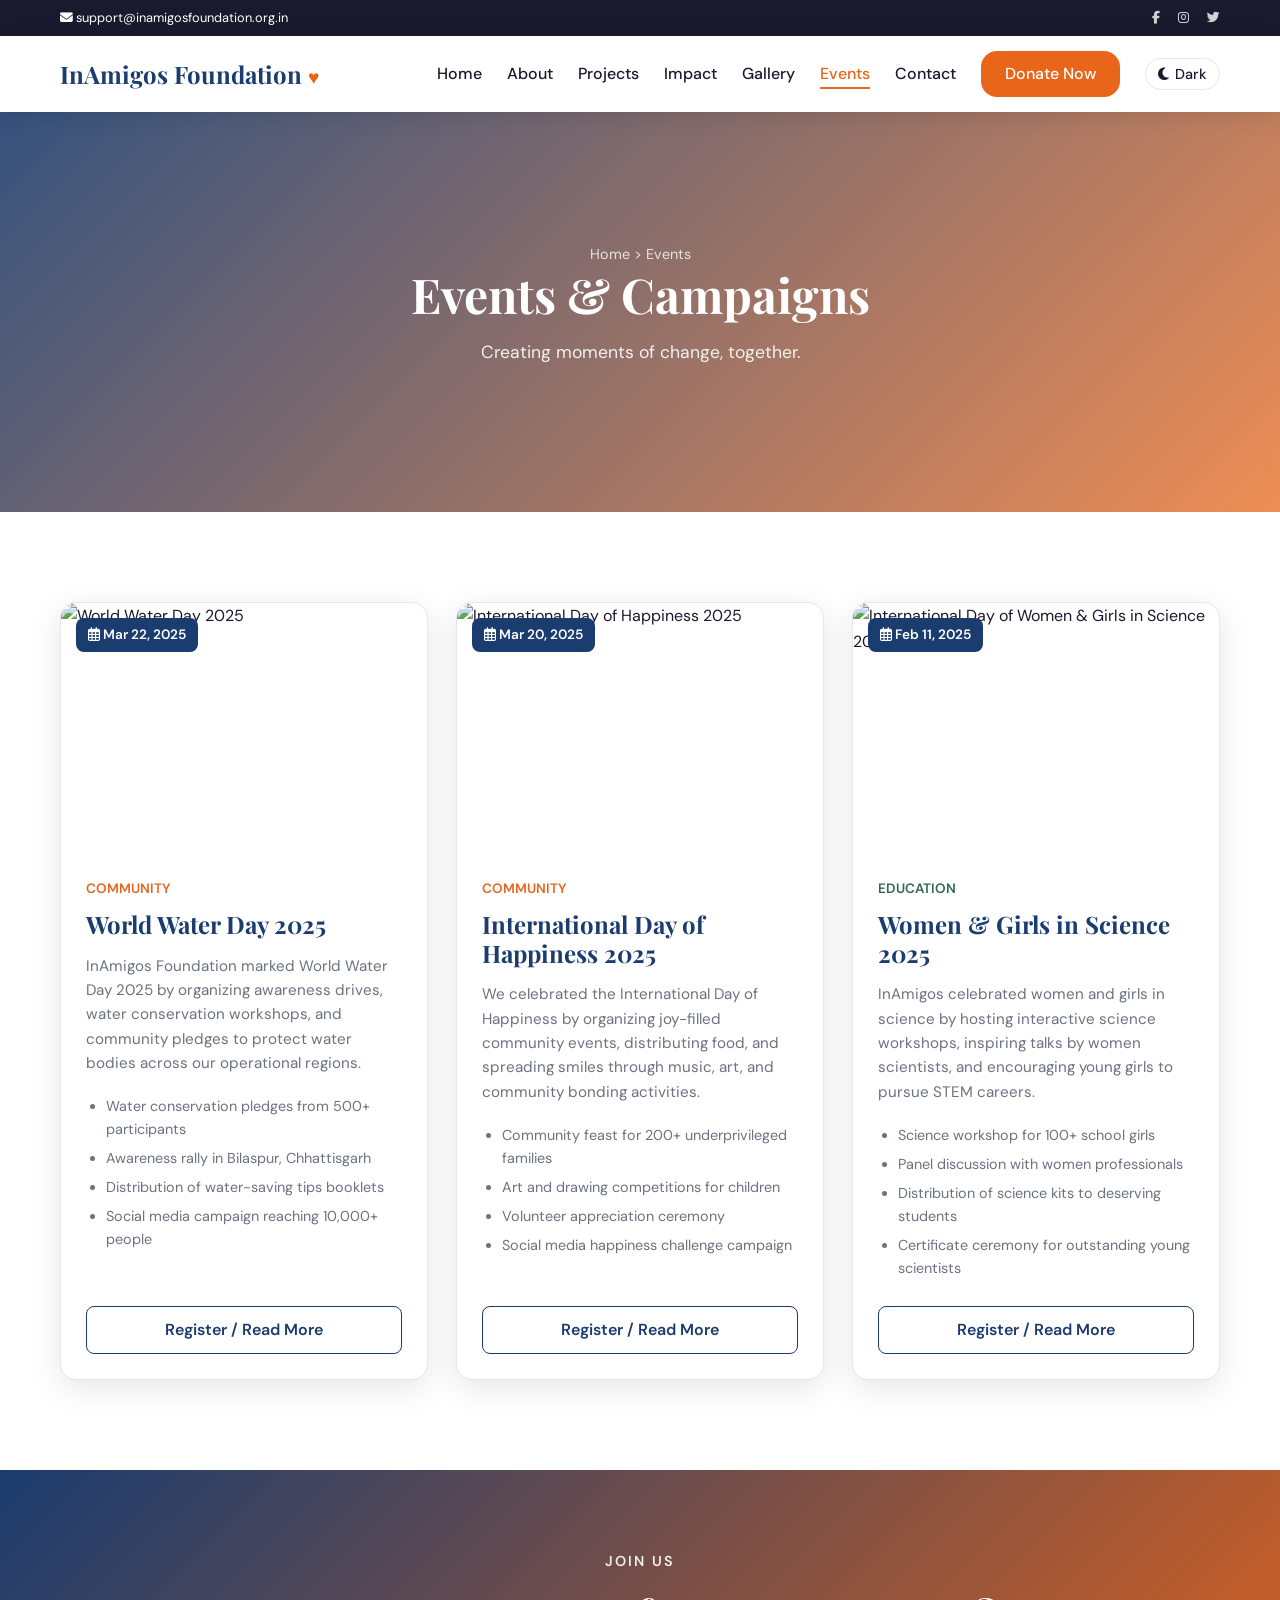
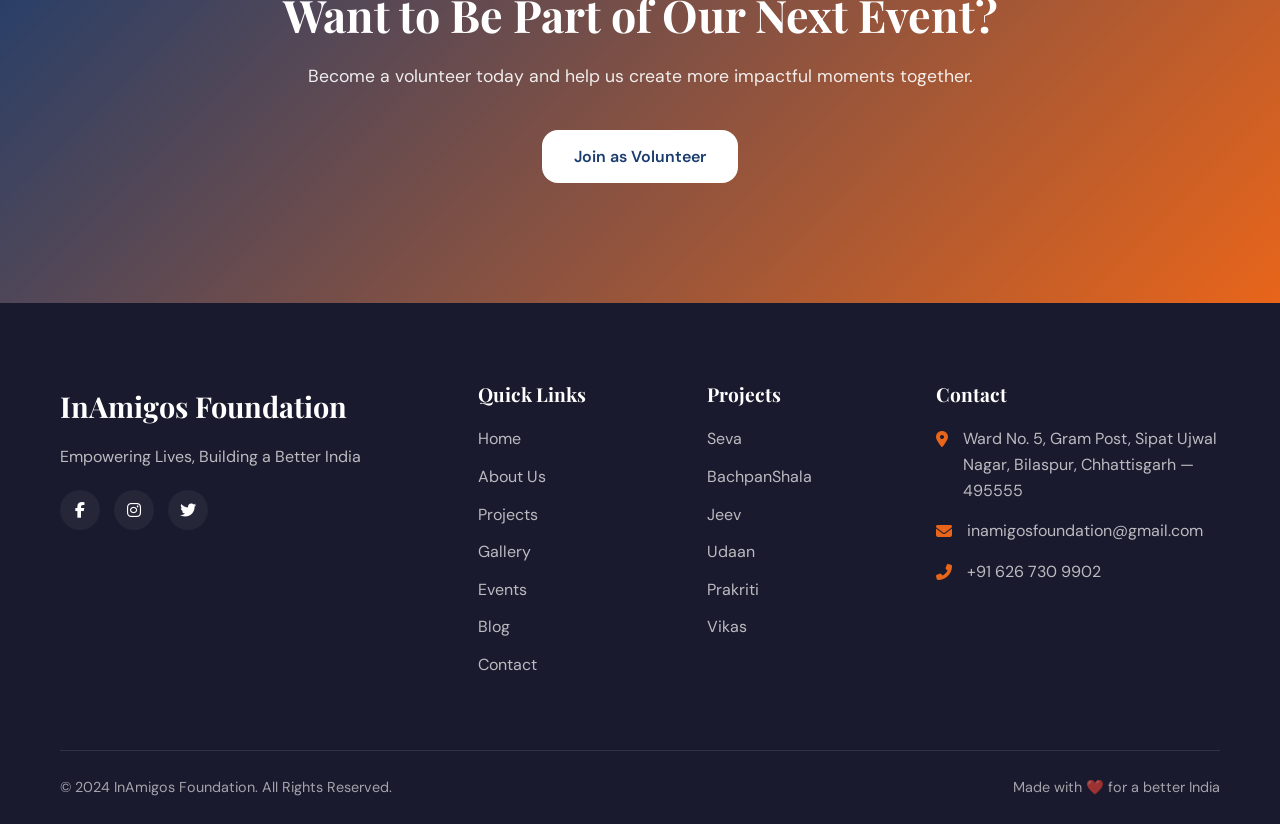
==== events.html @ e7ec9697 "Initial commit: InAmigos Foundation awareness webpage" ====
<!DOCTYPE html>
<html lang="en">
<head>
    <meta charset="UTF-8">
    <meta name="viewport" content="width=device-width, initial-scale=1.0">
    <title>Events & Campaigns | InAmigos Foundation</title>
    <!-- Google Fonts -->
    <link rel="preconnect" href="https://fonts.googleapis.com">
    <link rel="preconnect" href="https://fonts.gstatic.com" crossorigin>
    <link href="https://fonts.googleapis.com/css2?family=DM+Sans:opsz,wght@9..40,300;9..40,400;9..40,500;9..40,600&family=Playfair+Display:wght@700;900&display=swap" rel="stylesheet">
    <link rel="stylesheet" href="style.css">
    <!-- FontAwesome for icons -->
    <link rel="stylesheet" href="https://cdnjs.cloudflare.com/ajax/libs/font-awesome/6.4.0/css/all.min.css">
</head>
<body>
    <!-- 1. TOP ANNOUNCEMENT BAR -->
    <div class="top-bar">
        <div class="top-bar-container">
            <div class="top-email">
                <i class="fas fa-envelope"></i> support@inamigosfoundation.org.in
            </div>
            <div class="top-socials">
                <a href="#"><i class="fab fa-facebook-f"></i></a>
                <a href="#"><i class="fab fa-instagram"></i></a>
                <a href="#"><i class="fab fa-twitter"></i></a>
            </div>
        </div>
    </div>

    <!-- 2. STICKY NAVIGATION BAR -->
    <header class="navbar">
        <div class="nav-container">
            <a href="index.html" class="logo">
                InAmigos Foundation <span class="heart">♥</span>
            </a>
            
            <input type="checkbox" id="nav-toggle" class="nav-toggle">
            <label for="nav-toggle" class="nav-toggle-label">
                <span></span>
            </label>

            <nav class="nav-menu">
                <ul>
                    <li><a href="index.html#home" class="nav-link">Home</a></li>
                    <li><a href="index.html#about" class="nav-link">About</a></li>
                    <li><a href="projects.html" class="nav-link">Projects</a></li>
                    <li><a href="index.html#impact" class="nav-link">Impact</a></li>
                    <li><a href="gallery.html" class="nav-link">Gallery</a></li>
                    <li><a href="events.html" class="nav-link active">Events</a></li>
                    <li><a href="index.html#contact" class="nav-link">Contact</a></li>
                    <li><a href="https://rzp.io/l/kWQ87HP" target="_blank" class="btn-donate">Donate Now</a></li>
                    <li>
                        <button id="theme-toggle" class="theme-toggle">
                            <i class="fas fa-moon"></i> <span class="theme-text">Dark</span>
                        </button>
                    </li>
                </ul>
            </nav>
        </div>
    </header>

    <!-- PAGE HERO -->
    <section class="page-hero">
        <div class="hero-content">
            <div class="breadcrumb">Home > Events</div>
            <h1>Events & Campaigns</h1>
            <p class="subtitle">Creating moments of change, together.</p>
        </div>
    </section>

    <!-- EVENTS SECTION -->
    <section class="events">
        <div class="container">
            <div class="events-grid">
                
                <!-- EVENT 1 -->
                <div class="event-card">
                    <div class="event-image">
                        <img src="https://images.unsplash.com/photo-1541252260730-0412e8e2108e?w=800" alt="World Water Day 2025" loading="lazy">
                        <div class="date-badge"><i class="far fa-calendar-alt"></i> Mar 22, 2025</div>
                    </div>
                    <div class="event-info">
                        <span class="category-tag">Community</span>
                        <h2>World Water Day 2025</h2>
                        <p>InAmigos Foundation marked World Water Day 2025 by organizing awareness drives, water conservation workshops, and community pledges to protect water bodies across our operational regions.</p>
                        
                        <ul class="event-highlights">
                            <li>Water conservation pledges from 500+ participants</li>
                            <li>Awareness rally in Bilaspur, Chhattisgarh</li>
                            <li>Distribution of water-saving tips booklets</li>
                            <li>Social media campaign reaching 10,000+ people</li>
                        </ul>
                        
                        <a href="https://forms.gle/AB4c1hLaDDmtrKGU7" target="_blank" class="read-more">Register / Read More</a>
                    </div>
                </div>

                <!-- EVENT 2 -->
                <div class="event-card">
                    <div class="event-image">
                        <img src="https://images.unsplash.com/photo-1531844251246-9a1bfaae09fc?w=800" alt="International Day of Happiness 2025" loading="lazy">
                        <div class="date-badge"><i class="far fa-calendar-alt"></i> Mar 20, 2025</div>
                    </div>
                    <div class="event-info">
                        <span class="category-tag">Community</span>
                        <h2>International Day of Happiness 2025</h2>
                        <p>We celebrated the International Day of Happiness by organizing joy-filled community events, distributing food, and spreading smiles through music, art, and community bonding activities.</p>
                        
                        <ul class="event-highlights">
                            <li>Community feast for 200+ underprivileged families</li>
                            <li>Art and drawing competitions for children</li>
                            <li>Volunteer appreciation ceremony</li>
                            <li>Social media happiness challenge campaign</li>
                        </ul>
                        
                        <a href="https://forms.gle/AB4c1hLaDDmtrKGU7" target="_blank" class="read-more">Register / Read More</a>
                    </div>
                </div>

                <!-- EVENT 3 -->
                <div class="event-card">
                    <div class="event-image">
                        <img src="https://images.unsplash.com/photo-1567168544813-cc03465b4fa8?w=800" alt="International Day of Women & Girls in Science 2025" loading="lazy">
                        <div class="date-badge"><i class="far fa-calendar-alt"></i> Feb 11, 2025</div>
                    </div>
                    <div class="event-info">
                        <span class="category-tag green">Education</span>
                        <h2>Women & Girls in Science 2025</h2>
                        <p>InAmigos celebrated women and girls in science by hosting interactive science workshops, inspiring talks by women scientists, and encouraging young girls to pursue STEM careers.</p>
                        
                        <ul class="event-highlights">
                            <li>Science workshop for 100+ school girls</li>
                            <li>Panel discussion with women professionals</li>
                            <li>Distribution of science kits to deserving students</li>
                            <li>Certificate ceremony for outstanding young scientists</li>
                        </ul>
                        
                        <a href="https://forms.gle/AB4c1hLaDDmtrKGU7" target="_blank" class="read-more">Register / Read More</a>
                    </div>
                </div>

            </div>
        </div>
    </section>

    <!-- BOTTOM CTA -->
    <section class="cta-section">
        <div class="container cta-container">
            <span class="cta-label">JOIN US</span>
            <h2>Want to Be Part of Our Next Event?</h2>
            <p>Become a volunteer today and help us create more impactful moments together.</p>
            <div class="cta-buttons">
                <a href="https://forms.gle/AB4c1hLaDDmtrKGU7" target="_blank" class="btn-cta-primary">Join as Volunteer</a>
            </div>
        </div>
    </section>

    <!-- 10. FOOTER -->
    <footer id="contact" class="footer">
        <div class="container">
            <div class="footer-grid">
                <!-- Col 1 -->
                <div class="footer-col brand">
                    <a href="index.html" class="footer-logo">InAmigos Foundation</a>
                    <p class="tagline">Empowering Lives, Building a Better India</p>
                    <div class="footer-socials">
                        <a href="#"><i class="fab fa-facebook-f"></i></a>
                        <a href="#"><i class="fab fa-instagram"></i></a>
                        <a href="#"><i class="fab fa-twitter"></i></a>
                    </div>
                </div>
                <!-- Col 2 -->
                <div class="footer-col links">
                    <h3>Quick Links</h3>
                    <ul>
                        <li><a href="index.html#home">Home</a></li>
                        <li><a href="index.html#about">About Us</a></li>
                        <li><a href="projects.html">Projects</a></li>
                        <li><a href="gallery.html">Gallery</a></li>
                        <li><a href="events.html">Events</a></li>
                        <li><a href="#">Blog</a></li>
                        <li><a href="index.html#contact">Contact</a></li>
                    </ul>
                </div>
                <!-- Col 3 -->
                <div class="footer-col links">
                    <h3>Projects</h3>
                    <ul>
                        <li><a href="projects.html">Seva</a></li>
                        <li><a href="projects.html">BachpanShala</a></li>
                        <li><a href="projects.html">Jeev</a></li>
                        <li><a href="projects.html">Udaan</a></li>
                        <li><a href="projects.html">Prakriti</a></li>
                        <li><a href="projects.html">Vikas</a></li>
                    </ul>
                </div>
                <!-- Col 4 -->
                <div class="footer-col contact">
                    <h3>Contact</h3>
                    <ul>
                        <li><i class="fas fa-map-marker-alt"></i> Ward No. 5, Gram Post, Sipat Ujwal Nagar, Bilaspur, Chhattisgarh — 495555</li>
                        <li><i class="fas fa-envelope"></i> <a href="mailto:inamigosfoundation@gmail.com">inamigosfoundation@gmail.com</a></li>
                        <li><i class="fas fa-phone-alt"></i> <a href="tel:+916267309902">+91 626 730 9902</a></li>
                    </ul>
                </div>
            </div>
            
            <div class="footer-bottom">
                <div class="copyright">&copy; 2024 InAmigos Foundation. All Rights Reserved.</div>
                <div class="made-with">Made with ❤️ for a better India</div>
            </div>
        </div>
    </footer>

    <script>
        // Dark mode toggle logic
        const themeToggleBtn = document.getElementById('theme-toggle');
        const themeToggleText = themeToggleBtn.querySelector('.theme-text');
        const body = document.body;

        function enableDarkMode() {
            body.classList.add('dark-mode');
            themeToggleText.textContent = 'Light';
            themeToggleBtn.querySelector('i').classList.replace('fa-moon', 'fa-sun');
            localStorage.setItem('theme', 'dark');
        }

        function disableDarkMode() {
            body.classList.remove('dark-mode');
            themeToggleText.textContent = 'Dark';
            themeToggleBtn.querySelector('i').classList.replace('fa-sun', 'fa-moon');
            localStorage.setItem('theme', 'light');
        }

        // Check saved preference
        const savedTheme = localStorage.getItem('theme');
        if (savedTheme === 'dark') {
            enableDarkMode();
        }

        themeToggleBtn.addEventListener('click', () => {
            if (body.classList.contains('dark-mode')) {
                disableDarkMode();
            } else {
                enableDarkMode();
            }
        });
    </script>
</body>
</html>
---- style.css ----
/* ==========================================================================
   CSS VARIABLES & RESET
   ========================================================================== */
:root {
    /* Theme Variables - Light Mode Default */
    --bg-primary:     #FDF6EC;
    --bg-secondary:   #FFFFFF;
    --bg-card:        #FFFFFF;
    --text-primary:   #1A1A2E;
    --text-secondary: #6B7280;
    --text-heading:   #1A3C6E;
    --border-color:   #E5E7EB;
    --nav-bg:         #FFFFFF;
    --nav-text:       #1A1A2E;
    --footer-bg:      #1A1A2E;
    --footer-text:    #FFFFFF;
    --shadow:         rgba(0,0,0,0.10);
    --section-alt:    #F3F4F6;

    /* Accent Colors */
    --primary: #1A3C6E;
    --accent: #E8651A;
    --green: #2D6A4F;
    --gold: #F4A634;

    /* Gradients */
    --gradient-hero: linear-gradient(135deg, rgba(26,60,110,0.88) 0%, rgba(232,101,26,0.72) 100%);
    --gradient-cta: linear-gradient(135deg, #1A3C6E 0%, #E8651A 100%);

    /* Typography */
    --font-heading: 'Playfair Display', serif;
    --font-body: 'DM Sans', sans-serif;

    /* Design Rules */
    --radius: 16px;
    --shadow-hover: 0 12px 40px rgba(0,0,0,0.15);
    --transition: 0.3s ease;
    --padding-section: 90px;
}

body.dark-mode {
    --bg-primary:     #0F0F1A;
    --bg-secondary:   #1A1A2E;
    --bg-card:        #1E1E32;
    --text-primary:   #E5E7EB;
    --text-secondary: #9CA3AF;
    --text-heading:   #93C5FD;
    --border-color:   #2D2D4A;
    --nav-bg:         #13132A;
    --nav-text:       #E5E7EB;
    --footer-bg:      #0A0A14;
    --footer-text:    #D1D5DB;
    --shadow:         rgba(0,0,0,0.40);
    --section-alt:    #16162A;
}

* {
    margin: 0;
    padding: 0;
    box-sizing: border-box;
}

html {
    scroll-behavior: smooth;
}

body {
    font-family: var(--font-body);
    color: var(--text-primary);
    background-color: var(--bg-primary);
    line-height: 1.6;
    overflow-x: hidden;
    transition: background-color var(--transition), color var(--transition);
}

img {
    max-width: 100%;
    height: auto;
    display: block;
}

a {
    text-decoration: none;
    color: inherit;
    transition: var(--transition);
}

ul {
    list-style: none;
}

h1, h2, h3, h4, h5, h6 {
    font-family: var(--font-heading);
    color: var(--text-heading);
    line-height: 1.2;
    transition: color var(--transition);
}

.container {
    max-width: 1200px;
    margin: 0 auto;
    padding: 0 20px;
}

/* Section Header */
.section-header {
    text-align: center;
    margin-bottom: 50px;
}

.section-header h2 {
    font-size: 2.5rem;
    margin-bottom: 10px;
}

.section-header p {
    color: var(--text-secondary);
    font-size: 1.1rem;
}

/* ==========================================================================
   1. TOP ANNOUNCEMENT BAR
   ========================================================================== */
.top-bar {
    background-color: var(--footer-bg);
    color: var(--footer-text);
    font-size: 0.8rem;
    padding: 8px 0;
    transition: background-color var(--transition);
}

.top-bar-container {
    max-width: 1200px;
    margin: 0 auto;
    padding: 0 20px;
    display: flex;
    justify-content: space-between;
    align-items: center;
}

.top-socials a {
    color: var(--footer-text);
    margin-left: 15px;
    opacity: 0.8;
}

.top-socials a:hover {
    opacity: 1;
    color: var(--accent);
}

/* ==========================================================================
   2. STICKY NAVIGATION BAR & DARK MODE TOGGLE
   ========================================================================== */
.navbar {
    background-color: var(--nav-bg);
    position: sticky;
    top: 0;
    z-index: 1000;
    box-shadow: 0 4px 20px var(--shadow);
    transition: background-color var(--transition);
}

.nav-container {
    max-width: 1200px;
    margin: 0 auto;
    padding: 15px 20px;
    display: flex;
    justify-content: space-between;
    align-items: center;
}

.logo {
    font-family: var(--font-heading);
    font-size: 1.5rem;
    font-weight: 700;
    color: var(--text-heading);
}

.heart {
    color: var(--accent);
    font-size: 1.2rem;
}

.nav-toggle, .nav-toggle-label {
    display: none;
}

.nav-menu ul {
    display: flex;
    align-items: center;
    gap: 25px;
}

.nav-menu a {
    font-weight: 500;
    color: var(--nav-text);
    position: relative;
    transition: color var(--transition);
}

.nav-menu a.active {
    color: var(--accent);
}

.nav-menu a:not(.btn-donate):not(.theme-toggle)::after {
    content: '';
    position: absolute;
    bottom: -5px;
    left: 0;
    width: 0;
    height: 2px;
    background-color: var(--accent);
    transition: var(--transition);
}

.nav-menu a:not(.btn-donate):not(.theme-toggle):hover::after,
.nav-menu a.active:not(.btn-donate):not(.theme-toggle)::after {
    width: 100%;
}

.nav-menu a:not(.theme-toggle):hover {
    color: var(--accent);
}

.btn-donate {
    background-color: var(--accent);
    color: #FFFFFF !important;
    padding: 10px 24px;
    border-radius: var(--radius);
    font-weight: 600;
    transition: var(--transition);
    display: inline-block;
}

.btn-donate:hover {
    background-color: #d15612;
    transform: translateY(-2px);
    box-shadow: 0 4px 15px rgba(232,101,26,0.3);
}

.theme-toggle {
    background: transparent;
    border: 1px solid var(--border-color);
    color: var(--nav-text);
    padding: 6px 12px;
    border-radius: 20px;
    cursor: pointer;
    font-size: 0.9rem;
    font-family: var(--font-body);
    font-weight: 500;
    display: flex;
    align-items: center;
    gap: 6px;
    transition: all var(--transition);
}
.theme-toggle:hover {
    background-color: var(--section-alt);
}

/* ==========================================================================
   3. HERO SECTION (HOME & SUBPAGES)
   ========================================================================== */
.hero {
    height: calc(100vh - 40px);
    min-height: 600px;
    background-image: var(--gradient-hero), url('https://images.unsplash.com/photo-1488521787991-ed7bbaae773c?w=1600');
    background-size: cover;
    background-position: center;
    display: flex;
    align-items: center;
    justify-content: center;
    text-align: center;
    color: #FFFFFF;
    padding: 0 20px;
}

.page-hero {
    height: 400px;
    min-height: auto;
    background: var(--gradient-hero);
    display: flex;
    align-items: center;
    justify-content: center;
    text-align: center;
    color: #FFFFFF;
    padding: 0 20px;
}

.page-hero h1 {
    font-size: 3rem;
    color: #FFFFFF;
    margin-bottom: 15px;
}
.page-hero .subtitle {
    font-size: 1.1rem;
    opacity: 0.9;
    margin-bottom: 15px;
}
.breadcrumb {
    font-size: 0.9rem;
    opacity: 0.8;
}

.hero-content {
    max-width: 800px;
    display: flex;
    flex-direction: column;
    align-items: center;
}

.badge {
    background-color: rgba(255,255,255,0.2);
    padding: 6px 16px;
    border-radius: 30px;
    font-size: 0.9rem;
    font-weight: 500;
    margin-bottom: 25px;
    backdrop-filter: blur(5px);
    border: 1px solid rgba(255,255,255,0.3);
}

.hero h1 {
    font-size: 4rem;
    color: #FFFFFF;
    margin-bottom: 20px;
}

.hero .subtitle {
    font-size: 1.1rem;
    font-weight: 300;
    margin-bottom: 40px;
    opacity: 0.9;
    max-width: 700px;
}

.hero-buttons {
    display: flex;
    gap: 20px;
    margin-bottom: 50px;
}

.btn-primary, .btn-outline {
    padding: 14px 32px;
    border-radius: var(--radius);
    font-weight: 600;
    font-size: 1rem;
    display: inline-block;
    transition: var(--transition);
}

.btn-primary {
    background-color: var(--accent);
    color: #FFFFFF;
    border: 2px solid var(--accent);
}

.btn-primary:hover {
    transform: translateY(-3px);
    box-shadow: 0 10px 25px rgba(232,101,26,0.4);
}

.btn-outline {
    background-color: transparent;
    color: #FFFFFF;
    border: 2px solid #FFFFFF;
}

.btn-outline:hover {
    transform: translateY(-3px);
    background-color: rgba(255,255,255,0.1);
    box-shadow: 0 10px 25px rgba(0,0,0,0.2);
}

.hero-stats {
    display: flex;
    gap: 15px;
    flex-wrap: wrap;
    justify-content: center;
}

.stat-pill {
    background-color: rgba(0,0,0,0.3);
    padding: 8px 20px;
    border-radius: 30px;
    font-weight: 500;
    backdrop-filter: blur(5px);
    border: 1px solid rgba(255,255,255,0.1);
}

/* ==========================================================================
   4. ABOUT SECTION
   ========================================================================== */
.about {
    padding: var(--padding-section) 0;
    background-color: var(--bg-secondary);
    transition: background-color var(--transition);
}

.about-container {
    display: flex;
    align-items: center;
    gap: 50px;
}

.about-image {
    flex: 1;
}

.about-image img {
    border-radius: var(--radius);
    box-shadow: 0 8px 32px var(--shadow);
    object-fit: cover;
    width: 100%;
    height: 100%;
    max-height: 600px;
}

.about-content {
    flex: 1;
}

.section-label {
    color: var(--accent);
    font-weight: 600;
    font-size: 0.9rem;
    letter-spacing: 1px;
    margin-bottom: 10px;
    display: block;
}

.about-content h2 {
    font-size: 2.5rem;
    margin-bottom: 20px;
}

.about-content p {
    color: var(--text-secondary);
    margin-bottom: 25px;
}

.mission-box, .vision-box {
    background-color: var(--bg-primary);
    padding: 20px;
    border-radius: var(--radius);
    margin-bottom: 15px;
    border-left: 4px solid var(--accent);
    transition: background-color var(--transition);
}

.vision-box {
    border-left-color: var(--primary);
}

.focus-areas {
    display: flex;
    flex-wrap: wrap;
    gap: 10px;
    margin: 25px 0;
}

.focus-pill {
    background-color: var(--section-alt);
    color: var(--text-heading);
    padding: 8px 16px;
    border-radius: 30px;
    font-weight: 500;
    font-size: 0.9rem;
    border: 1px solid var(--border-color);
}

.credentials {
    display: flex;
    flex-wrap: wrap;
    gap: 15px;
}

.cred-badge {
    font-size: 0.8rem;
    color: var(--text-secondary);
    font-weight: 600;
    text-transform: uppercase;
    border-bottom: 1px solid var(--border-color);
    padding-bottom: 2px;
}

/* ==========================================================================
   5. PROJECTS DETAIL SECTION (projects.html)
   ========================================================================== */
.projects {
    padding: var(--padding-section) 0;
    background-color: var(--bg-primary);
}

.projects-grid {
    display: grid;
    grid-template-columns: repeat(3, 1fr);
    gap: 28px;
}

.project-card {
    background-color: var(--bg-card);
    border-radius: var(--radius);
    box-shadow: 0 8px 32px var(--shadow);
    overflow: hidden;
    transition: var(--transition);
    border-top: 4px solid var(--card-color);
    display: flex;
    flex-direction: column;
}

.project-card:hover {
    transform: translateY(-10px);
    box-shadow: var(--shadow-hover);
}

.project-card img {
    height: 300px;
    width: 100%;
    object-fit: cover;
}

.project-info {
    padding: 25px;
    flex: 1;
    display: flex;
    flex-direction: column;
}

.project-badge {
    display: inline-block;
    padding: 4px 12px;
    background-color: var(--section-alt);
    color: var(--text-secondary);
    font-size: 0.8rem;
    font-weight: 600;
    border-radius: 20px;
    margin-bottom: 15px;
    align-self: flex-start;
}

.project-info h2 {
    font-size: 1.6rem;
    margin-bottom: 15px;
    color: var(--card-color);
}

.project-desc {
    color: var(--text-secondary);
    font-size: 0.95rem;
    margin-bottom: 20px;
}

.project-activities {
    padding-left: 20px;
    margin-bottom: 20px;
    color: var(--text-secondary);
    font-size: 0.9rem;
}
.project-activities li {
    margin-bottom: 6px;
    list-style-type: disc;
}

.project-impact {
    font-weight: 600;
    color: var(--card-color);
    margin-bottom: 20px;
}

.sdg-tags {
    display: flex;
    gap: 8px;
    flex-wrap: wrap;
    margin-bottom: 20px;
    margin-top: auto;
}

.sdg-tag {
    font-size: 0.75rem;
    font-weight: 600;
    background-color: var(--bg-primary);
    border: 1px solid var(--border-color);
    padding: 4px 10px;
    border-radius: 4px;
    color: var(--text-secondary);
}

.support-btn {
    display: block;
    text-align: center;
    background-color: var(--card-color);
    color: #FFFFFF !important;
    padding: 12px;
    border-radius: 8px;
    font-weight: 600;
    margin-top: auto;
    transition: opacity var(--transition);
}
.support-btn:hover {
    opacity: 0.9;
}

/* ==========================================================================
   6. SOCIAL IMPACT SECTION
   ========================================================================== */
.impact {
    background: radial-gradient(circle at center, var(--bg-card) 0%, var(--bg-primary) 100%);
    padding: var(--padding-section) 0;
    text-align: center;
}

.section-label-gold {
    color: var(--gold);
    font-weight: 600;
    font-size: 0.9rem;
    letter-spacing: 2px;
    margin-bottom: 10px;
    display: block;
}

.impact h2 {
    color: var(--text-heading);
    font-size: 2.5rem;
    margin-bottom: 50px;
}

.impact-stats {
    display: flex;
    justify-content: center;
    gap: 20px;
    flex-wrap: wrap;
    margin-bottom: 40px;
}

.stat-card {
    background-color: var(--bg-card);
    border: 1px solid var(--border-color);
    border-radius: var(--radius);
    padding: 30px 20px;
    flex: 1;
    min-width: 180px;
    transition: var(--transition);
    box-shadow: 0 4px 20px var(--shadow);
}

.stat-card:hover {
    box-shadow: 0 10px 30px rgba(244,166,52,0.2);
    transform: translateY(-5px);
}

.stat-icon {
    font-size: 2.5rem;
    margin-bottom: 15px;
}

.stat-number {
    font-size: 3rem;
    font-family: var(--font-heading);
    font-weight: 700;
    color: var(--gold);
    line-height: 1;
    margin-bottom: 10px;
}

.stat-label {
    color: var(--text-primary);
    font-size: 1rem;
    font-weight: 500;
}

.impact-footer {
    color: var(--text-secondary);
    font-size: 0.9rem;
}

/* ==========================================================================
   7. EVENTS SECTION (events.html)
   ========================================================================== */
.events {
    padding: var(--padding-section) 0;
    background-color: var(--bg-secondary);
}

.events-grid {
    display: grid;
    grid-template-columns: repeat(3, 1fr);
    gap: 28px;
}

.event-card {
    background-color: var(--bg-card);
    border-radius: var(--radius);
    overflow: hidden;
    box-shadow: 0 8px 32px var(--shadow);
    transition: var(--transition);
    border: 1px solid var(--border-color);
    display: flex;
    flex-direction: column;
}

.event-card:hover {
    transform: translateY(-8px);
    box-shadow: var(--shadow-hover);
}

.event-image {
    position: relative;
    height: 250px;
}

.event-image img {
    width: 100%;
    height: 100%;
    object-fit: cover;
}

.date-badge {
    position: absolute;
    top: 15px;
    left: 15px;
    background-color: var(--primary);
    color: #FFFFFF;
    padding: 6px 12px;
    border-radius: 8px;
    font-weight: 600;
    font-size: 0.85rem;
}

.event-info {
    padding: 25px;
    flex: 1;
    display: flex;
    flex-direction: column;
}

.category-tag {
    color: var(--accent);
    font-weight: 600;
    font-size: 0.85rem;
    text-transform: uppercase;
    margin-bottom: 10px;
    display: inline-block;
}
.category-tag.green {
    color: var(--green);
}

.event-info h2 {
    font-size: 1.5rem;
    margin-bottom: 15px;
}

.event-info p {
    color: var(--text-secondary);
    font-size: 0.95rem;
    margin-bottom: 20px;
}

.event-highlights {
    padding-left: 20px;
    margin-bottom: 20px;
    color: var(--text-secondary);
    font-size: 0.9rem;
}
.event-highlights li {
    margin-bottom: 6px;
    list-style-type: disc;
}

.read-more {
    color: var(--primary);
    font-weight: 600;
    display: inline-block;
    margin-top: auto;
    border: 1px solid var(--primary);
    text-align: center;
    padding: 10px;
    border-radius: 8px;
    transition: var(--transition);
}

.read-more:hover {
    background-color: var(--primary);
    color: #FFFFFF;
}

/* ==========================================================================
   8. GALLERY SECTION (gallery.html)
   ========================================================================== */
.gallery {
    padding: var(--padding-section) 0;
    background-color: var(--bg-primary);
    text-align: center;
}

.gallery-controls {
    display: flex;
    justify-content: center;
    gap: 15px;
    margin-bottom: 40px;
}
.gallery-controls button {
    padding: 10px 20px;
    background-color: var(--bg-card);
    border: 1px solid var(--border-color);
    color: var(--text-primary);
    border-radius: 8px;
    cursor: pointer;
    font-weight: 600;
    transition: var(--transition);
}
.gallery-controls button.active {
    background-color: var(--primary);
    color: #FFFFFF;
    border-color: var(--primary);
}

/* Spin View */
.spin-container {
    perspective: 1200px;
    width: 100%;
    height: 400px;
    display: flex;
    align-items: center;
    justify-content: center;
    margin-bottom: 20px;
    overflow: hidden;
    position: relative;
}
.spin-wheel {
    width: 280px;
    height: 200px;
    transform-style: preserve-3d;
    transition: transform 1s ease;
    /* animation added via JS or CSS class */
}
.spin-item {
    position: absolute;
    width: 280px;
    height: 200px;
    border-radius: var(--radius);
    overflow: hidden;
    box-shadow: 0 20px 60px rgba(0,0,0,0.4);
    /* Transform applied inline via JS */
}
.spin-item img {
    width: 100%;
    height: 100%;
    object-fit: cover;
}

.spin-actions {
    display: flex;
    justify-content: center;
    gap: 20px;
    margin-bottom: 20px;
}
.spin-actions button {
    background-color: var(--section-alt);
    border: none;
    padding: 8px 16px;
    border-radius: 8px;
    cursor: pointer;
    font-weight: 600;
    color: var(--text-primary);
}
.spin-actions button:hover {
    background-color: var(--border-color);
}

.spin-caption {
    font-size: 1.2rem;
    font-weight: 600;
    color: var(--text-primary);
    min-height: 30px;
}

/* Grid View */
.grid-container {
    display: none;
}
.grid-container.active {
    display: block;
}
.gallery-grid {
    display: grid;
    grid-template-columns: repeat(4, 1fr);
    gap: 15px;
}
.gallery-grid-item {
    position: relative;
    border-radius: 12px;
    overflow: hidden;
    cursor: pointer;
    height: 240px;
}
.gallery-grid-item img {
    width: 100%;
    height: 100%;
    object-fit: cover;
    transition: transform 0.5s ease;
}
.gallery-overlay {
    position: absolute;
    top: 0;
    left: 0;
    width: 100%;
    height: 100%;
    background-color: rgba(26,60,110,0.7);
    display: flex;
    align-items: center;
    justify-content: center;
    opacity: 0;
    transition: var(--transition);
}
.gallery-overlay span {
    color: #FFFFFF;
    font-size: 1.1rem;
    font-weight: 500;
    transform: translateY(20px);
    transition: var(--transition);
    text-align: center;
    padding: 0 10px;
}
.gallery-grid-item:hover img {
    transform: scale(1.08);
}
.gallery-grid-item:hover .gallery-overlay {
    opacity: 1;
}
.gallery-grid-item:hover .gallery-overlay span {
    transform: translateY(0);
}

/* Lightbox */
.lightbox {
    position: fixed;
    top: 0;
    left: 0;
    width: 100%;
    height: 100%;
    background-color: rgba(0,0,0,0.9);
    z-index: 2000;
    display: flex;
    align-items: center;
    justify-content: center;
    opacity: 0;
    pointer-events: none;
    transition: opacity 0.3s ease;
}
.lightbox.active {
    opacity: 1;
    pointer-events: all;
}
.lightbox-content {
    position: relative;
    max-width: 90%;
    max-height: 90%;
    text-align: center;
}
.lightbox-img {
    max-width: 100%;
    max-height: 80vh;
    border-radius: 8px;
    box-shadow: 0 10px 40px rgba(0,0,0,0.5);
}
.lightbox-caption {
    color: #FFFFFF;
    margin-top: 15px;
    font-size: 1.2rem;
}
.lightbox-close {
    position: absolute;
    top: 20px;
    right: 30px;
    color: #FFFFFF;
    font-size: 2rem;
    cursor: pointer;
    z-index: 2001;
}
.lightbox-prev, .lightbox-next {
    position: absolute;
    top: 50%;
    transform: translateY(-50%);
    color: #FFFFFF;
    font-size: 2rem;
    cursor: pointer;
    z-index: 2001;
    background: rgba(255,255,255,0.1);
    width: 50px;
    height: 50px;
    display: flex;
    align-items: center;
    justify-content: center;
    border-radius: 50%;
    transition: var(--transition);
}
.lightbox-prev:hover, .lightbox-next:hover {
    background: rgba(255,255,255,0.3);
}
.lightbox-prev { left: 20px; }
.lightbox-next { right: 20px; }

/* ==========================================================================
   9. CALL TO ACTION SECTION
   ========================================================================== */
.cta-section {
    background: var(--gradient-cta);
    padding: 80px 0;
    text-align: center;
    color: #FFFFFF;
}

.cta-container {
    max-width: 800px;
}

.cta-label {
    color: #FFFFFF;
    font-weight: 600;
    font-size: 0.9rem;
    letter-spacing: 2px;
    margin-bottom: 15px;
    display: block;
    opacity: 0.9;
}

.cta-section h2 {
    color: #FFFFFF;
    font-size: 2.8rem;
    margin-bottom: 20px;
}

.cta-section p {
    font-size: 1.1rem;
    margin-bottom: 40px;
    opacity: 0.9;
}

.cta-buttons {
    display: flex;
    gap: 20px;
    justify-content: center;
    margin-bottom: 40px;
}

.btn-cta-primary, .btn-cta-outline {
    padding: 14px 32px;
    border-radius: var(--radius);
    font-weight: 600;
    font-size: 1rem;
    transition: var(--transition);
}

.btn-cta-primary {
    background-color: #FFFFFF;
    color: var(--primary);
}

.btn-cta-primary:hover {
    transform: translateY(-3px);
    box-shadow: 0 10px 25px rgba(0,0,0,0.2);
}

.btn-cta-outline {
    background-color: transparent;
    border: 2px solid #FFFFFF;
    color: #FFFFFF;
}

.btn-cta-outline:hover {
    background-color: rgba(255,255,255,0.1);
    transform: translateY(-3px);
}

.trust-icons {
    display: flex;
    justify-content: center;
    gap: 20px;
    flex-wrap: wrap;
    font-size: 0.9rem;
    opacity: 0.8;
}

/* ==========================================================================
   10. FOOTER
   ========================================================================== */
.footer {
    background-color: var(--footer-bg);
    color: var(--footer-text);
    padding-top: 80px;
    transition: background-color var(--transition);
}

.footer-grid {
    display: grid;
    grid-template-columns: 2fr 1fr 1fr 1.5fr;
    gap: 40px;
    margin-bottom: 60px;
}

.footer-logo {
    font-family: var(--font-heading);
    font-size: 1.8rem;
    font-weight: 700;
    color: var(--footer-text);
    margin-bottom: 15px;
    display: inline-block;
}

.tagline {
    color: rgba(255,255,255,0.7);
    margin-bottom: 20px;
}

.footer-socials a {
    display: inline-flex;
    align-items: center;
    justify-content: center;
    width: 40px;
    height: 40px;
    background-color: rgba(255,255,255,0.05);
    border-radius: 50%;
    margin-right: 10px;
    color: var(--footer-text);
    transition: var(--transition);
}

.footer-socials a:hover {
    background-color: var(--accent);
    transform: translateY(-3px);
}

.footer-col h3 {
    color: var(--footer-text);
    font-size: 1.2rem;
    margin-bottom: 20px;
}

.footer-col ul li {
    margin-bottom: 12px;
}

.footer-col ul li a {
    color: rgba(255,255,255,0.7);
}

.footer-col ul li a:hover {
    color: var(--accent);
    padding-left: 5px;
}

.contact ul li {
    display: flex;
    gap: 15px;
    color: rgba(255,255,255,0.7);
    margin-bottom: 15px;
}

.contact ul li i {
    color: var(--accent);
    margin-top: 5px;
}

.footer-bottom {
    border-top: 1px solid rgba(255,255,255,0.1);
    padding: 25px 0;
    display: flex;
    justify-content: space-between;
    color: rgba(255,255,255,0.6);
    font-size: 0.9rem;
}

/* ==========================================================================
   RESPONSIVE DESIGN (Max 1024px)
   ========================================================================== */
@media (max-width: 1024px) {
    .projects-grid, .events-grid {
        grid-template-columns: repeat(2, 1fr);
    }
    .gallery-grid {
        grid-template-columns: repeat(2, 1fr);
    }
}

/* ==========================================================================
   RESPONSIVE DESIGN (Max 768px)
   ========================================================================== */
@media (max-width: 768px) {
    :root {
        --padding-section: 60px;
    }

    /* Top Bar */
    .top-bar-container {
        flex-direction: column;
        gap: 10px;
    }

    /* Navbar Hamburger */
    .nav-toggle-label {
        display: block;
        cursor: pointer;
        padding: 10px;
    }

    .nav-toggle-label span,
    .nav-toggle-label span::before,
    .nav-toggle-label span::after {
        display: block;
        background: var(--nav-text);
        height: 2px;
        width: 25px;
        position: relative;
        transition: var(--transition);
    }

    .nav-toggle-label span::before,
    .nav-toggle-label span::after {
        content: '';
        position: absolute;
    }

    .nav-toggle-label span::before { bottom: 8px; }
    .nav-toggle-label span::after { top: 8px; }

    .nav-menu {
        position: absolute;
        top: 100%;
        left: 0;
        width: 100%;
        background-color: var(--nav-bg);
        transform: scaleY(0);
        transform-origin: top;
        transition: transform 0.3s ease;
        box-shadow: 0 10px 20px var(--shadow);
    }

    .nav-menu ul {
        flex-direction: column;
        align-items: center;
        padding: 20px 0;
        gap: 20px;
    }

    .nav-toggle:checked ~ .nav-menu {
        transform: scaleY(1);
    }

    .nav-toggle:checked ~ .nav-toggle-label span {
        background: transparent;
    }

    .nav-toggle:checked ~ .nav-toggle-label span::before {
        transform: rotate(45deg);
        bottom: 0;
    }

    .nav-toggle:checked ~ .nav-toggle-label span::after {
        transform: rotate(-45deg);
        top: 0;
    }

    /* Hero Section */
    .hero h1 {
        font-size: 2.5rem;
    }
    .page-hero h1 {
        font-size: 2rem;
    }

    .hero-buttons {
        flex-direction: column;
        width: 100%;
        gap: 15px;
    }

    .btn-primary, .btn-outline {
        width: 100%;
    }

    /* About Section */
    .about-container {
        flex-direction: column;
    }

    .about-content h2 {
        font-size: 2rem;
    }

    /* Grids */
    .projects-grid, .events-grid, .gallery-grid {
        grid-template-columns: 1fr;
    }

    /* Impact Stats */
    .impact-stats {
        flex-direction: column;
        align-items: center;
    }
    
    .stat-card {
        width: 100%;
        max-width: 300px;
    }

    /* Spin Gallery */
    .spin-wheel {
        width: 200px;
        height: 140px;
    }
    .spin-item {
        width: 200px;
        height: 140px;
    }
    .spin-container {
        height: 300px;
    }

    /* CTA Section */
    .cta-section h2 {
        font-size: 2rem;
    }

    .cta-buttons {
        flex-direction: column;
    }

    .trust-icons {
        flex-direction: column;
        gap: 10px;
    }

    /* Footer */
    .footer-grid {
        grid-template-columns: 1fr;
        gap: 30px;
    }

    .footer-bottom {
        flex-direction: column;
        align-items: center;
        gap: 15px;
        text-align: center;
    }
}

/* ==========================================================================
   UPGRADE 3: SCROLL SPY ACTIVE NAV LINK
   ========================================================================== */
.nav-link.nav-active {
    color: var(--accent) !important;
    border-bottom: 2px solid var(--accent);
    font-weight: 600;
    transition: all 0.3s ease;
}

/* Override existing active class if any conflicts */
.nav-menu a.nav-link.nav-active::after {
    display: none;
}

/* ==========================================================================
   UPGRADE 4: GALLERY SPIN PAUSE VISUAL FEEDBACK
   ========================================================================== */
.spin-container.paused-ring {
    box-shadow: 0 0 0 4px rgba(232,101,26,0.3);
    border-radius: 12px;
}

.paused-label {
    text-align: center;
    color: var(--text-secondary);
    font-size: 0.9rem;
    margin-top: 10px;
    display: none;
}

.paused-label.show {
    display: block;
}

/* Make sure spin wheel runs continuously in CSS if handled by CSS */
@keyframes spinCarousel {
    from { transform: rotateY(0deg); }
    to   { transform: rotateY(360deg); }
}

/* We will apply this to spin-wheel in JS if needed, 
   but currently it's updated via JS setInterval. 
   The prompt suggested CSS animation, so I will switch gallery.html to use CSS animation for continuous spin. */
.spin-wheel.css-spin {
    animation: spinCarousel 18s linear infinite;
    animation-play-state: running;
}
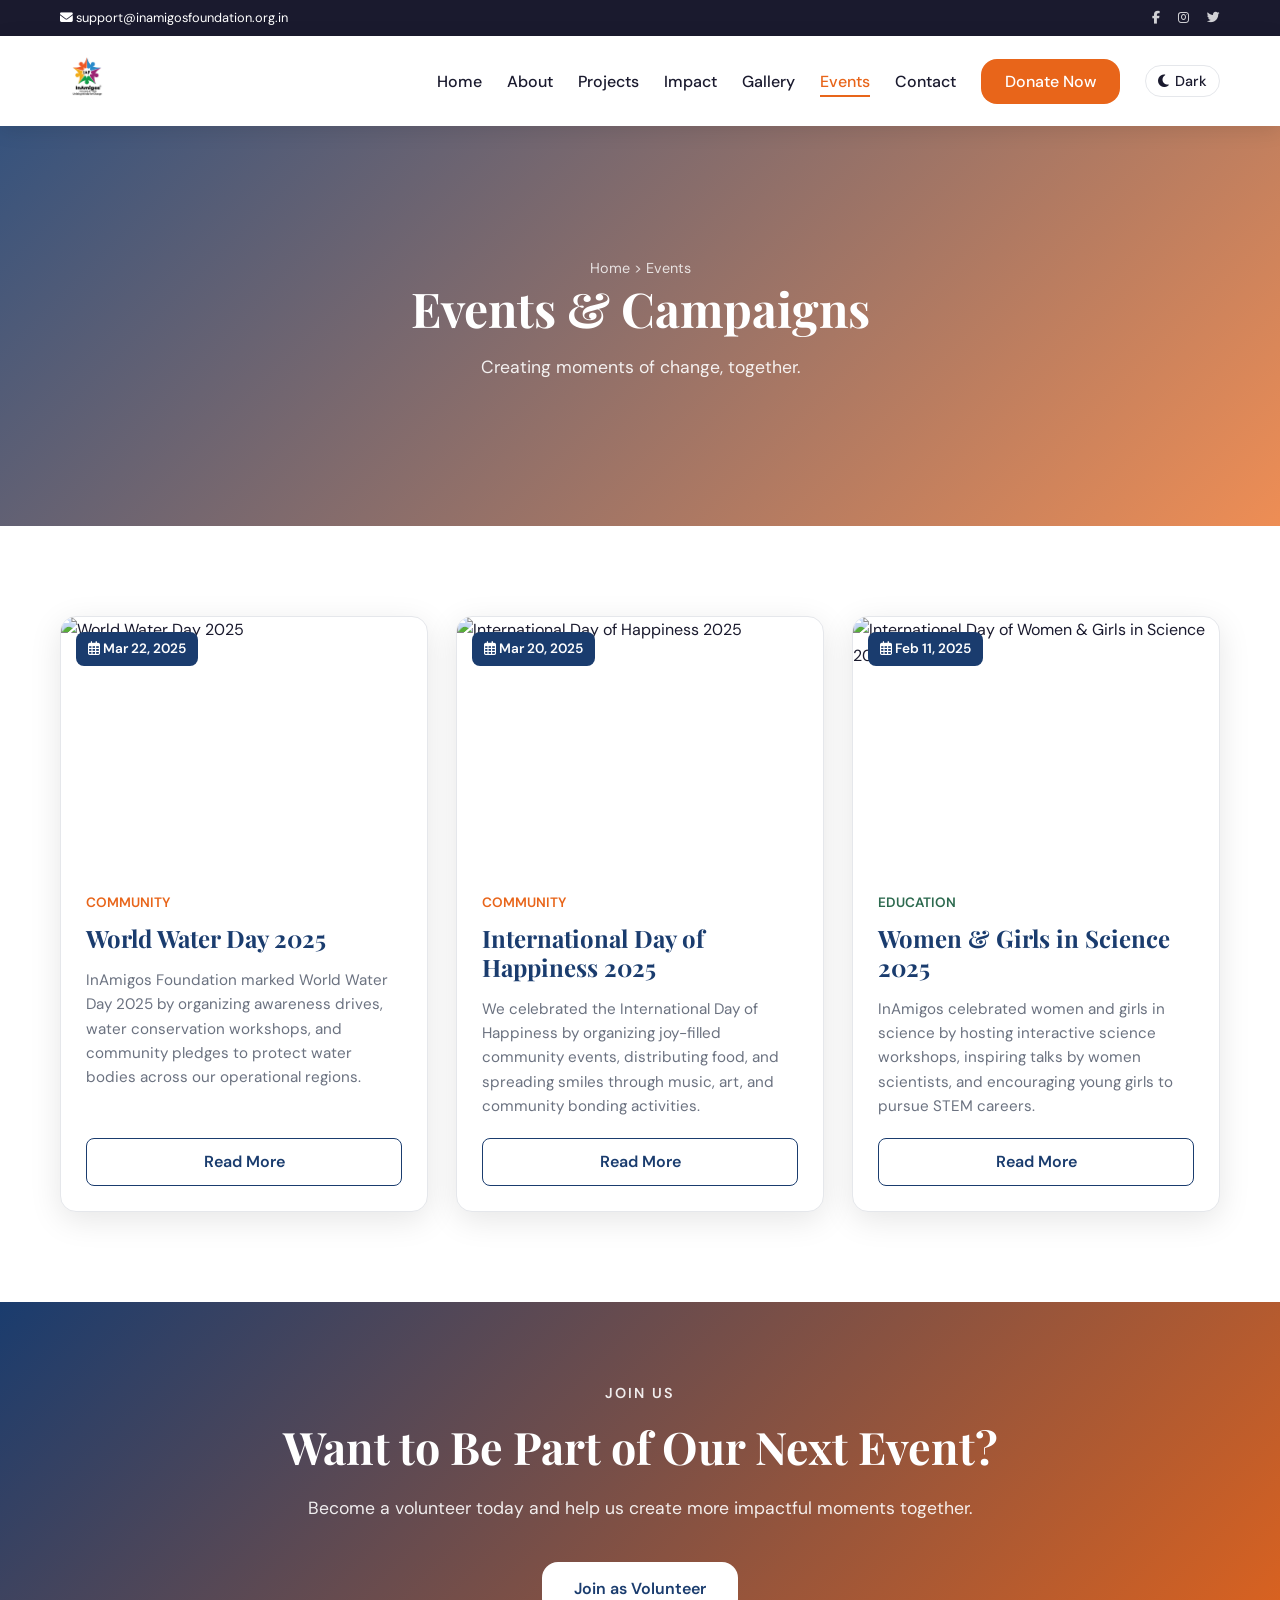
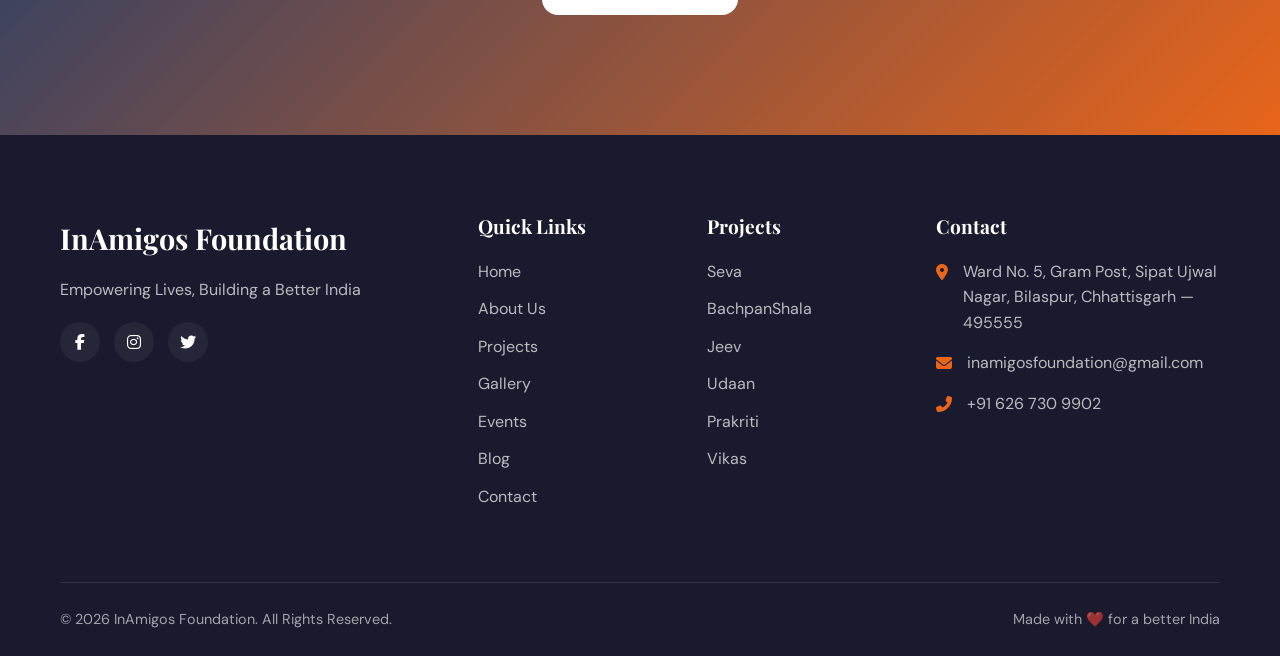
==== commit 1c7c374d: "Fix bugs: logo, events details, footer year, trust icons" ====
--- a/events.html
+++ b/events.html
@@ -30,8 +30,8 @@
     <!-- 2. STICKY NAVIGATION BAR -->
     <header class="navbar">
         <div class="nav-container">
-            <a href="index.html" class="logo">
-                InAmigos Foundation <span class="heart">♥</span>
+            <a href="index.html" class="logo" style="display: flex; align-items: center;">
+                <img src="images/logo.png" alt="InAmigos Foundation" style="max-height: 60px; width: auto;">
             </a>
             
             <input type="checkbox" id="nav-toggle" class="nav-toggle">
@@ -76,7 +76,7 @@
                 <!-- EVENT 1 -->
                 <div class="event-card">
                     <div class="event-image">
-                        <img src="https://images.unsplash.com/photo-1541252260730-0412e8e2108e?w=800" alt="World Water Day 2025" loading="lazy">
+                        <img src="https://inamigosfoundation.org.in/public/storage/events/1738238109.jpg" alt="World Water Day 2025" loading="lazy">
                         <div class="date-badge"><i class="far fa-calendar-alt"></i> Mar 22, 2025</div>
                     </div>
                     <div class="event-info">
@@ -84,21 +84,14 @@
                         <h2>World Water Day 2025</h2>
                         <p>InAmigos Foundation marked World Water Day 2025 by organizing awareness drives, water conservation workshops, and community pledges to protect water bodies across our operational regions.</p>
                         
-                        <ul class="event-highlights">
-                            <li>Water conservation pledges from 500+ participants</li>
-                            <li>Awareness rally in Bilaspur, Chhattisgarh</li>
-                            <li>Distribution of water-saving tips booklets</li>
-                            <li>Social media campaign reaching 10,000+ people</li>
-                        </ul>
-                        
-                        <a href="https://forms.gle/AB4c1hLaDDmtrKGU7" target="_blank" class="read-more">Register / Read More</a>
+                        <a href="https://inamigosfoundation.org.in/event/world-water-day-2025" target="_blank" class="read-more">Read More</a>
                     </div>
                 </div>
 
                 <!-- EVENT 2 -->
                 <div class="event-card">
                     <div class="event-image">
-                        <img src="https://images.unsplash.com/photo-1531844251246-9a1bfaae09fc?w=800" alt="International Day of Happiness 2025" loading="lazy">
+                        <img src="https://inamigosfoundation.org.in/public/storage/events/1738135259.jpeg" alt="International Day of Happiness 2025" loading="lazy">
                         <div class="date-badge"><i class="far fa-calendar-alt"></i> Mar 20, 2025</div>
                     </div>
                     <div class="event-info">
@@ -106,21 +99,14 @@
                         <h2>International Day of Happiness 2025</h2>
                         <p>We celebrated the International Day of Happiness by organizing joy-filled community events, distributing food, and spreading smiles through music, art, and community bonding activities.</p>
                         
-                        <ul class="event-highlights">
-                            <li>Community feast for 200+ underprivileged families</li>
-                            <li>Art and drawing competitions for children</li>
-                            <li>Volunteer appreciation ceremony</li>
-                            <li>Social media happiness challenge campaign</li>
-                        </ul>
-                        
-                        <a href="https://forms.gle/AB4c1hLaDDmtrKGU7" target="_blank" class="read-more">Register / Read More</a>
+                        <a href="https://inamigosfoundation.org.in/event/international-day-of-happiness-2025" target="_blank" class="read-more">Read More</a>
                     </div>
                 </div>
 
                 <!-- EVENT 3 -->
                 <div class="event-card">
                     <div class="event-image">
-                        <img src="https://images.unsplash.com/photo-1567168544813-cc03465b4fa8?w=800" alt="International Day of Women & Girls in Science 2025" loading="lazy">
+                        <img src="https://inamigosfoundation.org.in/public/storage/events/1738134836.jpeg" alt="International Day of Women & Girls in Science 2025" loading="lazy">
                         <div class="date-badge"><i class="far fa-calendar-alt"></i> Feb 11, 2025</div>
                     </div>
                     <div class="event-info">
@@ -128,14 +114,7 @@
                         <h2>Women & Girls in Science 2025</h2>
                         <p>InAmigos celebrated women and girls in science by hosting interactive science workshops, inspiring talks by women scientists, and encouraging young girls to pursue STEM careers.</p>
                         
-                        <ul class="event-highlights">
-                            <li>Science workshop for 100+ school girls</li>
-                            <li>Panel discussion with women professionals</li>
-                            <li>Distribution of science kits to deserving students</li>
-                            <li>Certificate ceremony for outstanding young scientists</li>
-                        </ul>
-                        
-                        <a href="https://forms.gle/AB4c1hLaDDmtrKGU7" target="_blank" class="read-more">Register / Read More</a>
+                        <a href="https://inamigosfoundation.org.in/event/international-day-women-girls-science-2025" target="_blank" class="read-more">Read More</a>
                     </div>
                 </div>
 
@@ -206,7 +185,7 @@
             </div>
             
             <div class="footer-bottom">
-                <div class="copyright">&copy; 2024 InAmigos Foundation. All Rights Reserved.</div>
+                <div class="copyright">&copy; 2026 InAmigos Foundation. All Rights Reserved.</div>
                 <div class="made-with">Made with ❤️ for a better India</div>
             </div>
         </div>
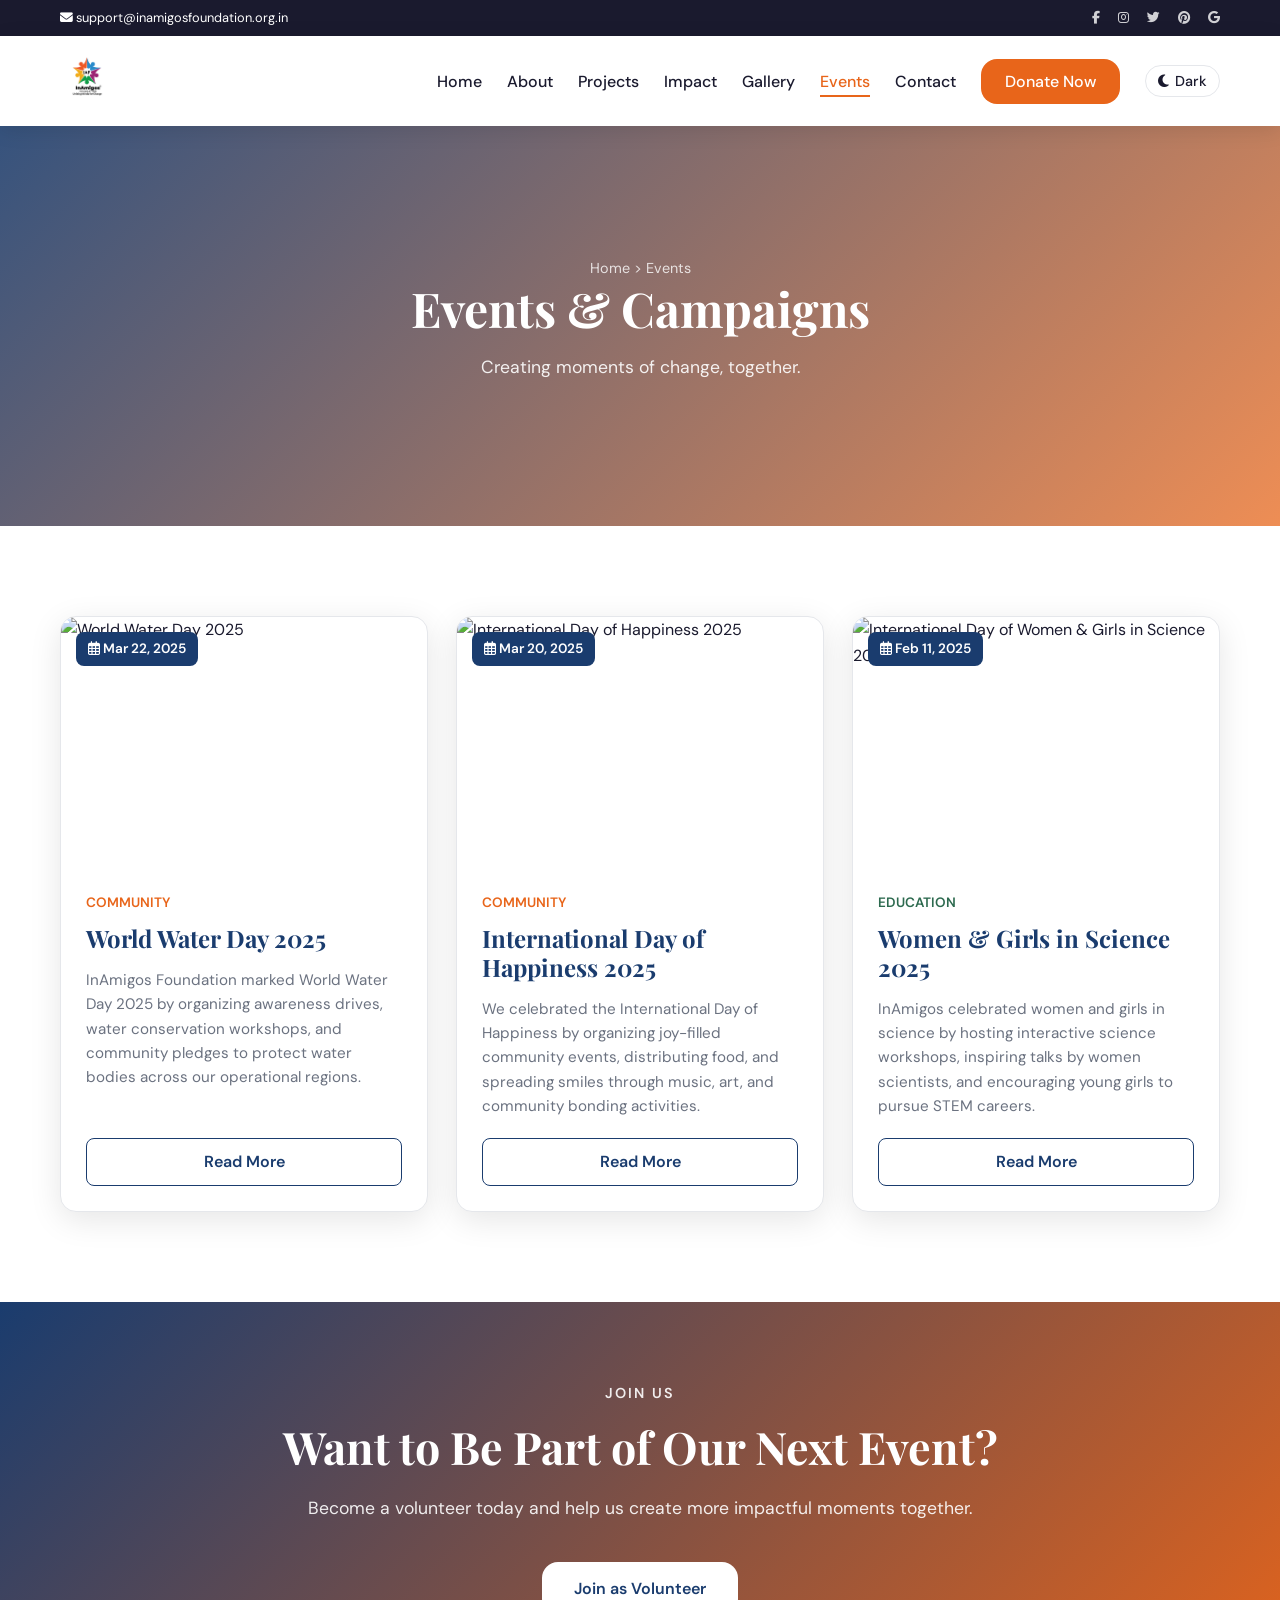
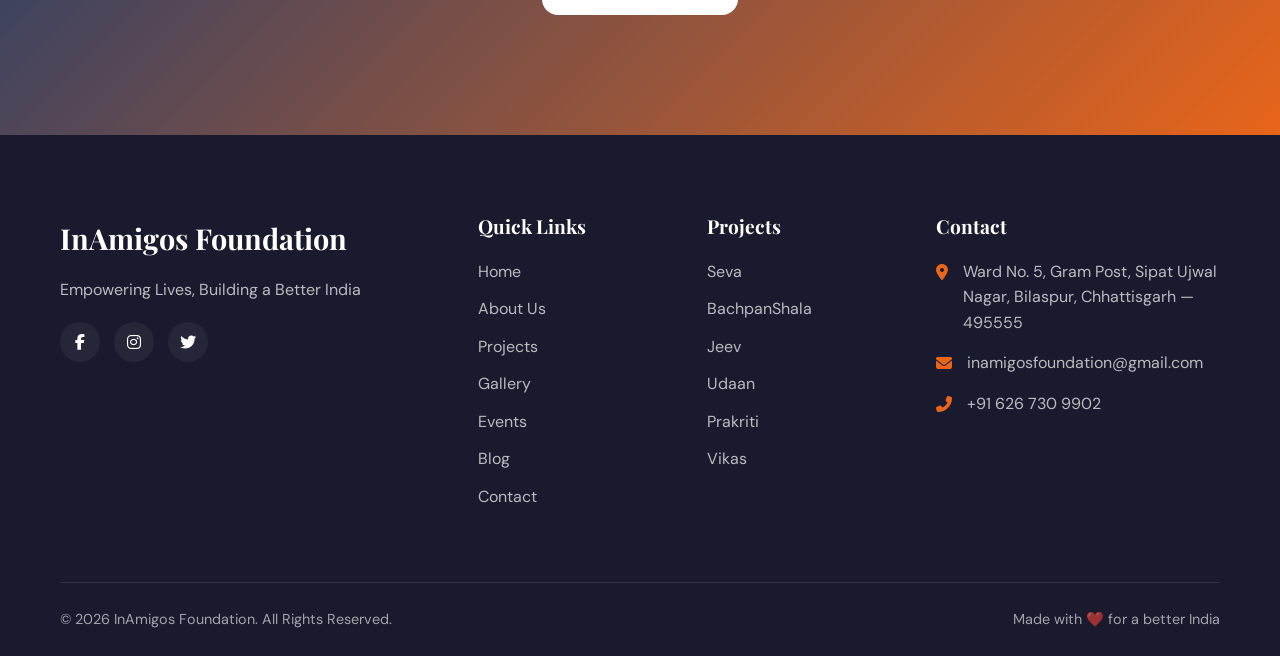
==== commit bdcdff79: "Add volunteers section, social icons, and hover effects" ====
--- a/events.html
+++ b/events.html
@@ -23,6 +23,8 @@
                 <a href="#"><i class="fab fa-facebook-f"></i></a>
                 <a href="#"><i class="fab fa-instagram"></i></a>
                 <a href="#"><i class="fab fa-twitter"></i></a>
+                <a href="#"><i class="fab fa-pinterest"></i></a>
+                <a href="#"><i class="fab fa-google"></i></a>
             </div>
         </div>
     </div>
--- a/style.css
+++ b/style.css
@@ -1394,3 +1394,80 @@
     animation: spinCarousel 18s linear infinite;
     animation-play-state: running;
 }
+
+/* ==========================================================================
+   ABOUT SECTION HOVER EFFECTS
+   ========================================================================== */
+.mission-box:hover, .vision-box:hover {
+    transform: translateY(-5px);
+    box-shadow: 0 5px 15px rgba(0,0,0,0.1);
+}
+
+.focus-pill {
+    transition: all 0.3s ease;
+}
+.focus-pill:hover {
+    background-color: var(--accent);
+    color: #fff;
+    transform: translateY(-3px);
+    box-shadow: 0 4px 10px rgba(232,101,26,0.2);
+}
+
+.cred-badge {
+    transition: all 0.3s ease;
+}
+.cred-badge:hover {
+    border-color: var(--primary);
+    color: var(--primary);
+    transform: translateY(-3px);
+    box-shadow: 0 4px 10px rgba(26,60,110,0.1);
+}
+
+/* ==========================================================================
+   VOLUNTEERS SECTION
+   ========================================================================== */
+.volunteers-grid {
+    display: grid;
+    grid-template-columns: repeat(auto-fill, minmax(200px, 1fr));
+    gap: 30px;
+    margin-top: 40px;
+}
+
+.volunteer-card {
+    text-align: center;
+    background: var(--bg-primary);
+    border-radius: var(--radius);
+    overflow: hidden;
+    box-shadow: 0 4px 15px rgba(0,0,0,0.05);
+    transition: transform 0.3s ease;
+    padding-bottom: 20px;
+}
+
+.volunteer-card:hover {
+    transform: translateY(-10px);
+}
+
+.volunteer-img {
+    width: 100%;
+    height: 250px;
+    background-size: cover;
+    background-position: center;
+    background-repeat: no-repeat;
+    border-bottom: 3px solid var(--accent);
+}
+
+.volunteer-info {
+    padding: 20px 15px 0;
+}
+
+.volunteer-info h3 {
+    font-size: 1.1rem;
+    color: var(--primary);
+    margin-bottom: 5px;
+}
+
+.volunteer-info p {
+    font-size: 0.9rem;
+    color: var(--text-secondary);
+    margin: 0;
+}
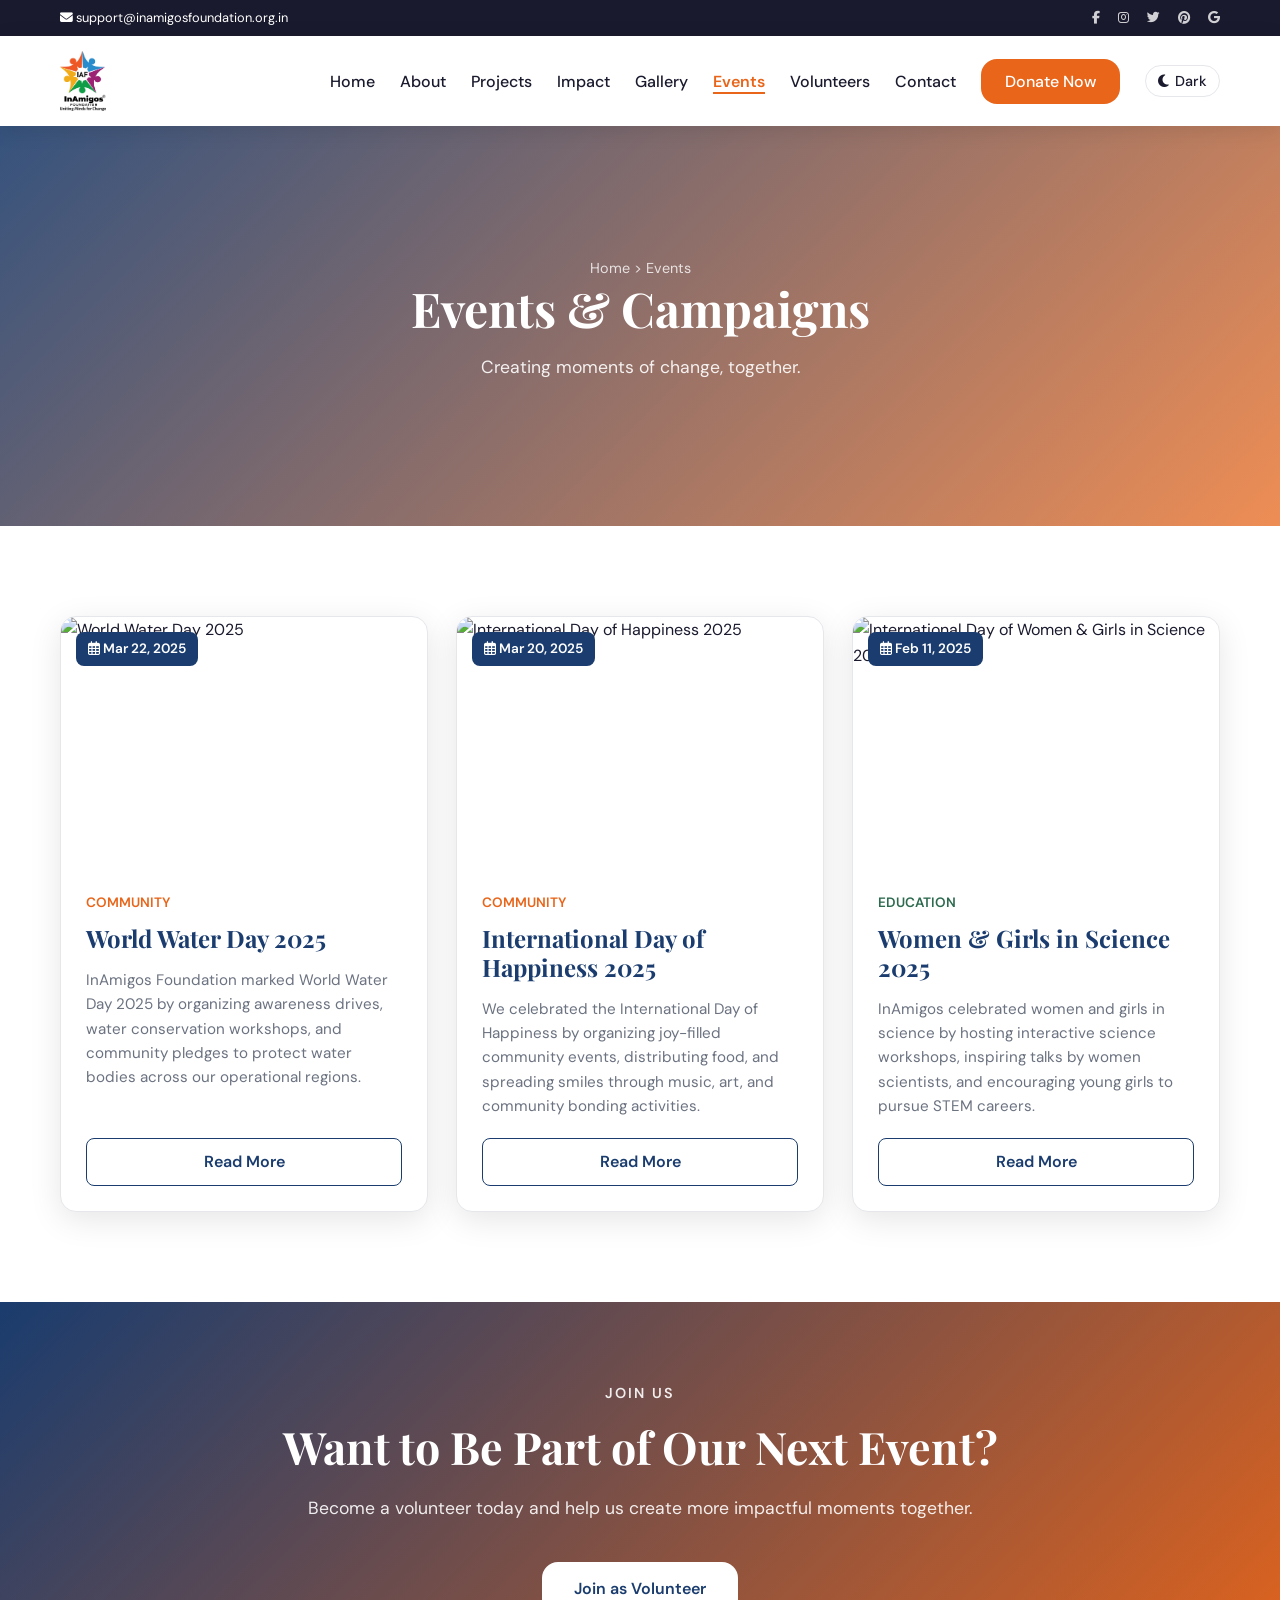
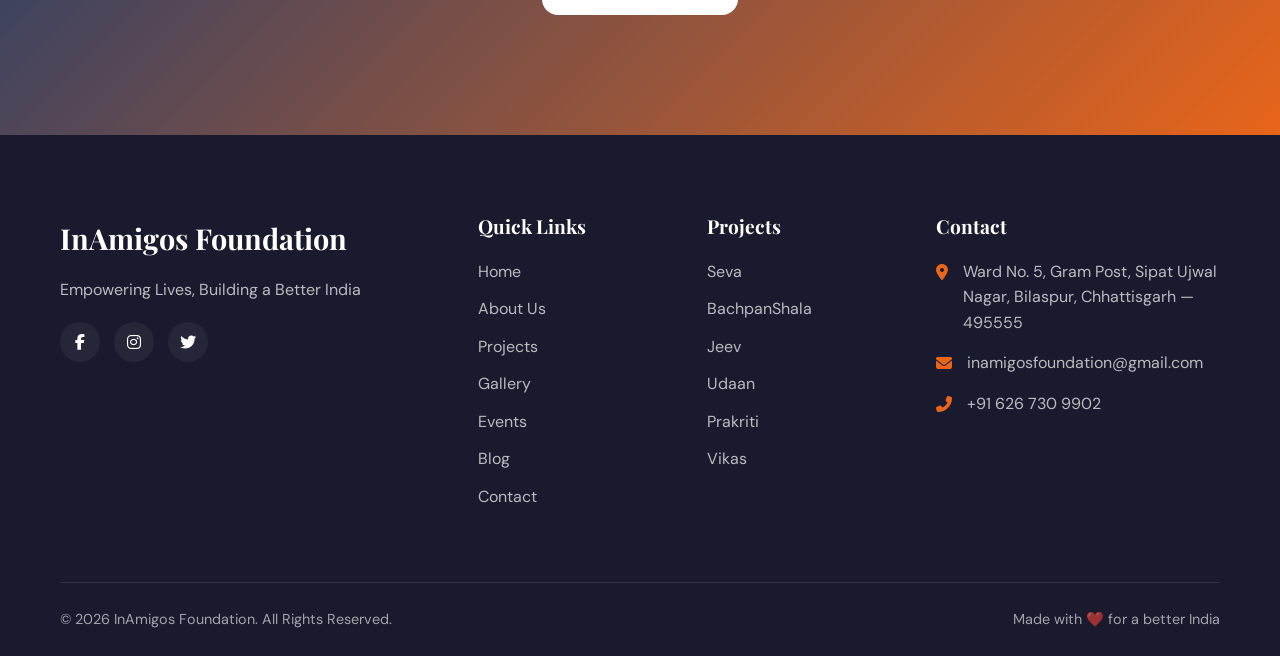
==== commit 7bd07a85: "Add Volunteers link to navbar" ====
--- a/events.html
+++ b/events.html
@@ -48,7 +48,8 @@
                     <li><a href="projects.html" class="nav-link">Projects</a></li>
                     <li><a href="index.html#impact" class="nav-link">Impact</a></li>
                     <li><a href="gallery.html" class="nav-link">Gallery</a></li>
-                    <li><a href="events.html" class="nav-link active">Events</a></li>
+                    <li><a href="events.html" class="nav-link nav-active">Events</a></li>
+                    <li><a href="index.html#volunteers" class="nav-link">Volunteers</a></li>
                     <li><a href="index.html#contact" class="nav-link">Contact</a></li>
                     <li><a href="https://rzp.io/l/kWQ87HP" target="_blank" class="btn-donate">Donate Now</a></li>
                     <li>
